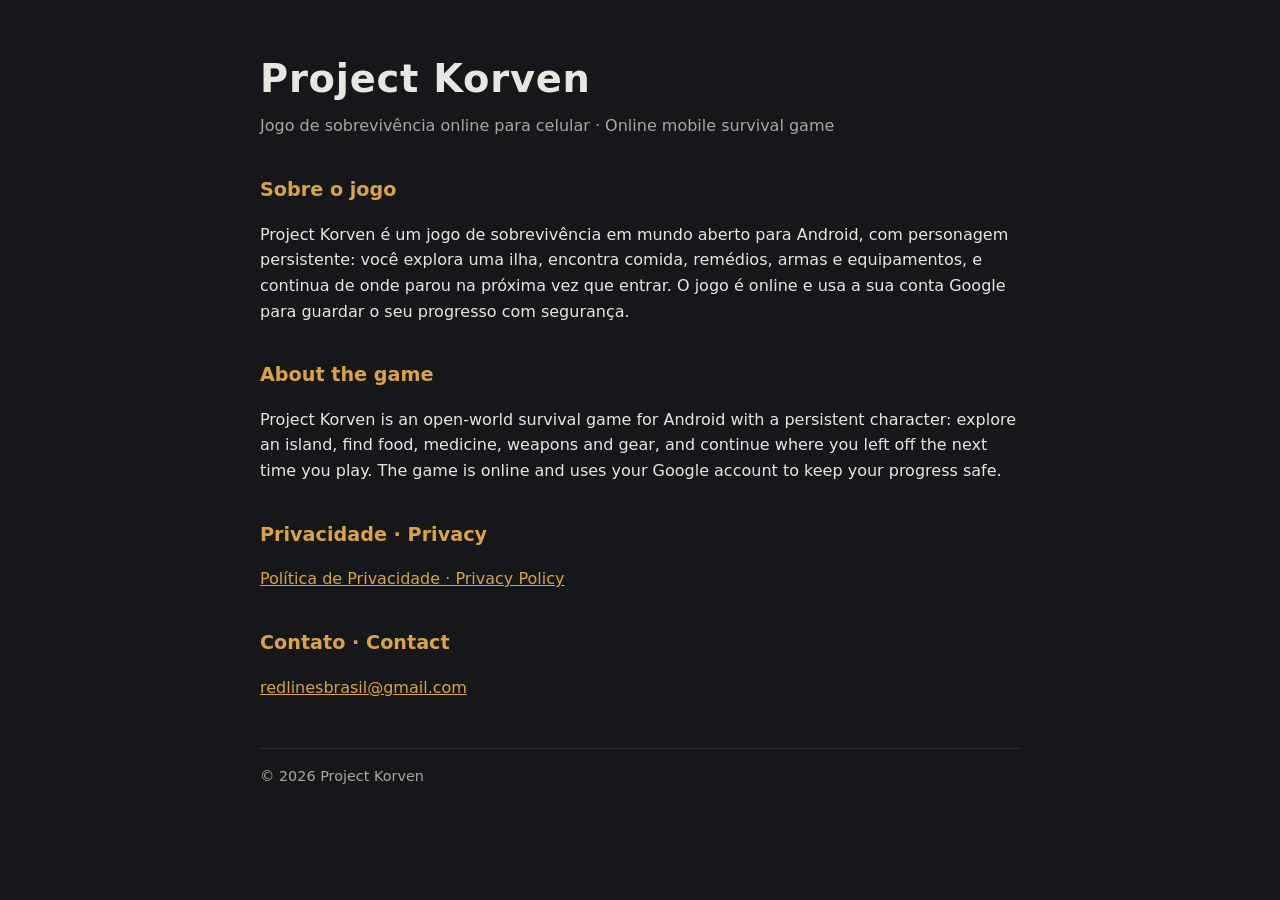
==== index.html @ 82d7217b "Add files via upload" ====
<!DOCTYPE html>
<html lang="pt-BR">
<head>
<meta charset="utf-8">
<meta name="viewport" content="width=device-width, initial-scale=1">
<title>Project Korven</title>
<style>
  :root { --fundo:#15171a; --texto:#e8e6e1; --fraco:#a9a79f; --destaque:#d9a441; }
  body { margin:0; background:var(--fundo); color:var(--texto); font-family:system-ui,-apple-system,"Segoe UI",Roboto,sans-serif; line-height:1.6; }
  main { max-width:760px; margin:0 auto; padding:48px 20px; }
  h1 { font-size:2.4rem; margin:0 0 4px; letter-spacing:.02em; }
  .sub { color:var(--fraco); margin:0 0 32px; }
  h2 { font-size:1.2rem; color:var(--destaque); margin-top:36px; }
  a { color:var(--destaque); }
  footer { margin-top:48px; padding-top:16px; border-top:1px solid #2c2f33; color:var(--fraco); font-size:.9rem; }
</style>
</head>
<body>
<main>
  <h1>Project Korven</h1>
  <p class="sub">Jogo de sobrevivência online para celular · Online mobile survival game</p>

  <h2>Sobre o jogo</h2>
  <p>Project Korven é um jogo de sobrevivência em mundo aberto para Android, com personagem persistente: você
  explora uma ilha, encontra comida, remédios, armas e equipamentos, e continua de onde parou na próxima vez que
  entrar. O jogo é online e usa a sua conta Google para guardar o seu progresso com segurança.</p>

  <h2>About the game</h2>
  <p>Project Korven is an open-world survival game for Android with a persistent character: explore an island, find
  food, medicine, weapons and gear, and continue where you left off the next time you play. The game is online and
  uses your Google account to keep your progress safe.</p>

  <h2>Privacidade · Privacy</h2>
  <p><a href="privacidade.html">Política de Privacidade · Privacy Policy</a></p>

  <h2>Contato · Contact</h2>
  <p><a href="mailto:redlinesbrasil@gmail.com">redlinesbrasil@gmail.com</a></p>

  <footer>© 2026 Project Korven</footer>
</main>
</body>
</html>
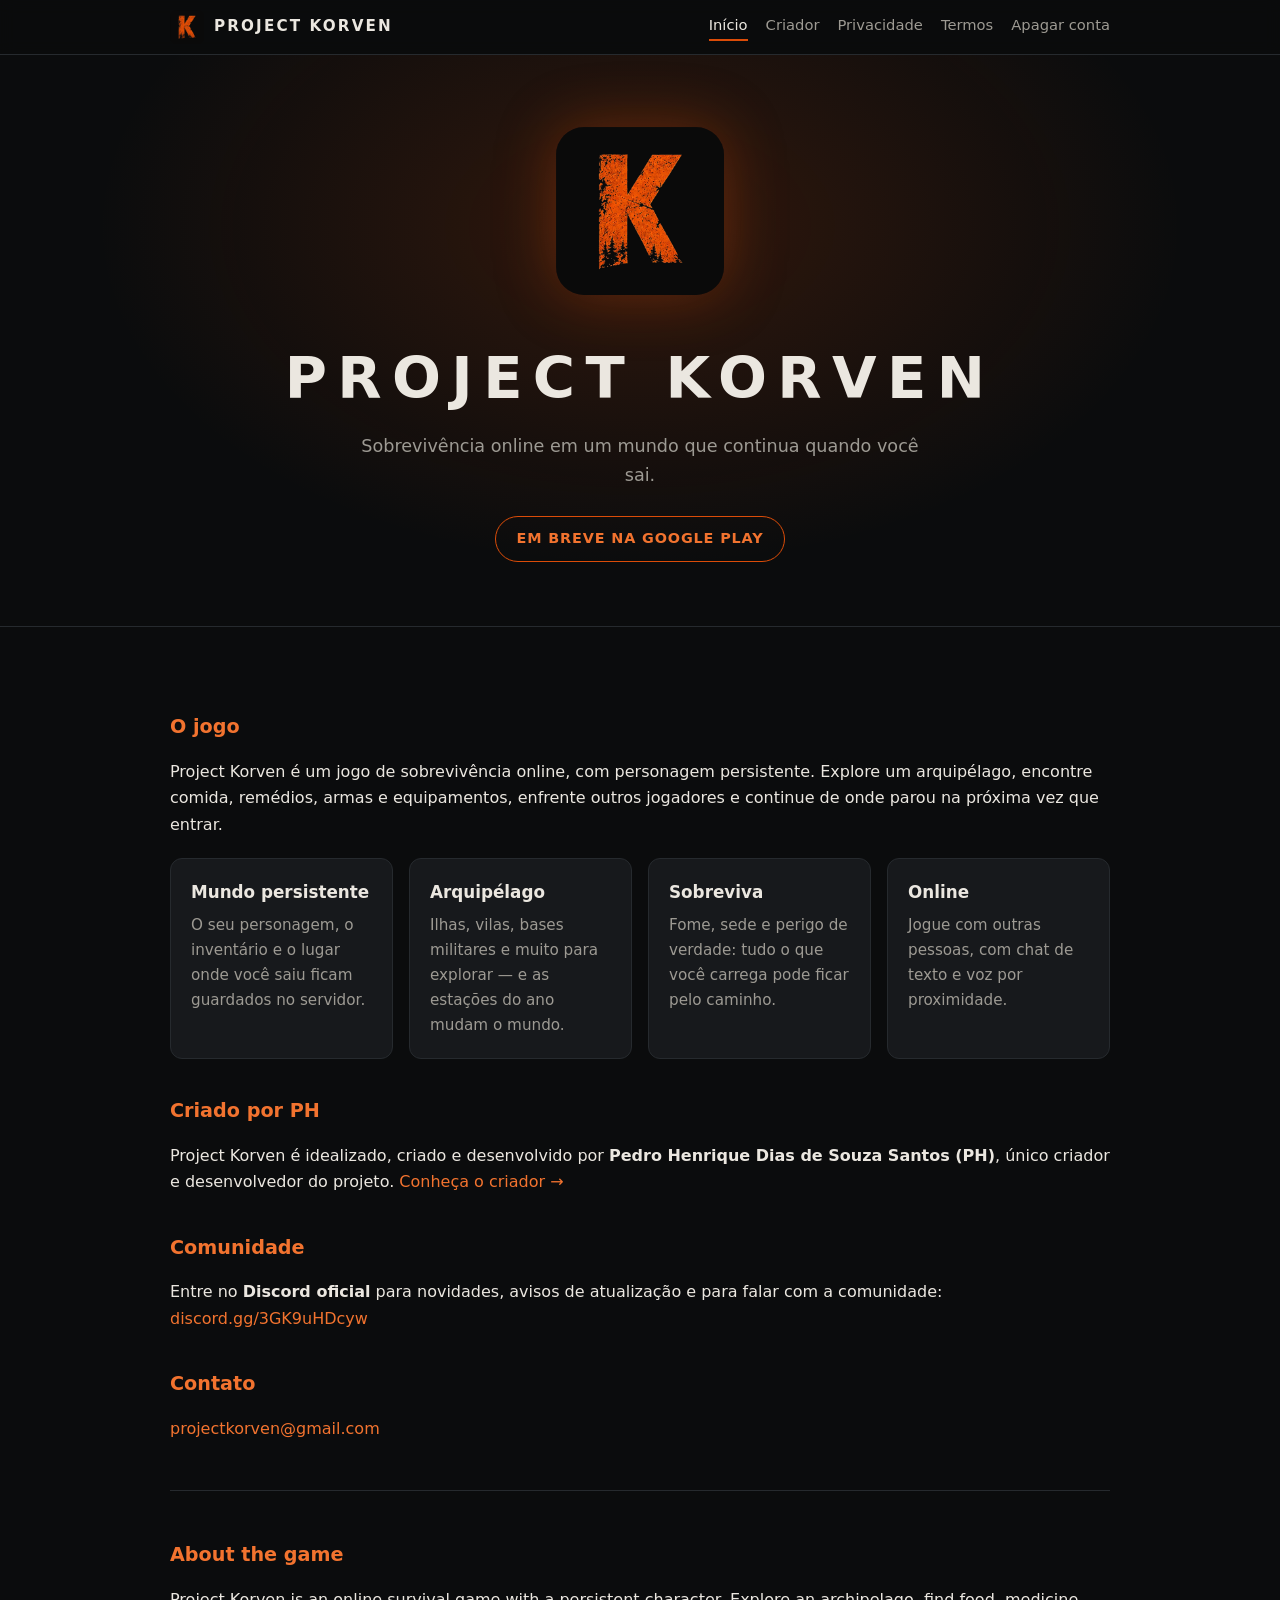
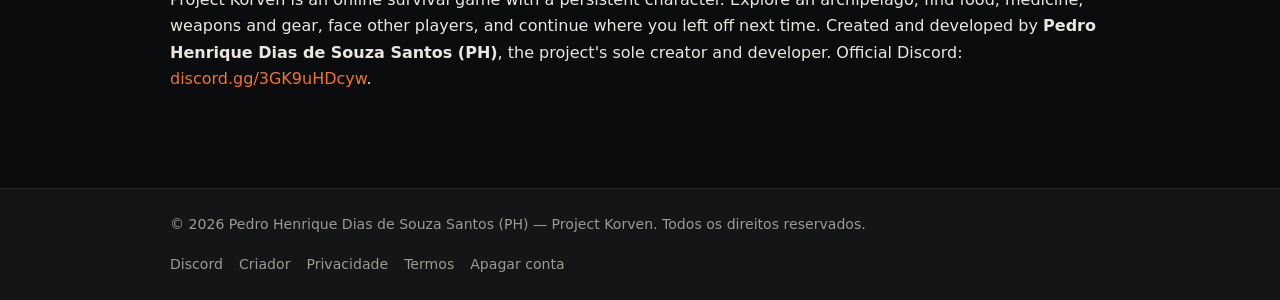
==== commit d27d2da0: "Site oficial: visual novo, pagina do criador, termos, apagar conta e politica atualizada Co-Authored" ====
--- a/index.html
+++ b/index.html
@@ -3,40 +3,82 @@
 <head>
 <meta charset="utf-8">
 <meta name="viewport" content="width=device-width, initial-scale=1">
-<title>Project Korven</title>
-<style>
-  :root { --fundo:#15171a; --texto:#e8e6e1; --fraco:#a9a79f; --destaque:#d9a441; }
-  body { margin:0; background:var(--fundo); color:var(--texto); font-family:system-ui,-apple-system,"Segoe UI",Roboto,sans-serif; line-height:1.6; }
-  main { max-width:760px; margin:0 auto; padding:48px 20px; }
-  h1 { font-size:2.4rem; margin:0 0 4px; letter-spacing:.02em; }
-  .sub { color:var(--fraco); margin:0 0 32px; }
-  h2 { font-size:1.2rem; color:var(--destaque); margin-top:36px; }
-  a { color:var(--destaque); }
-  footer { margin-top:48px; padding-top:16px; border-top:1px solid #2c2f33; color:var(--fraco); font-size:.9rem; }
-</style>
+<title>Project Korven — jogo de sobrevivência online</title>
+<meta name="description" content="Site oficial do Project Korven — jogo de sobrevivência online em mundo persistente para Android, criado e desenvolvido por Pedro Henrique Dias de Souza Santos (PH).">
+<link rel="canonical" href="https://projectkorven.github.io/">
+<meta property="og:type" content="website">
+<meta property="og:site_name" content="Project Korven">
+<meta property="og:title" content="Project Korven — site oficial">
+<meta property="og:description" content="Sobrevivência online em um mundo que continua quando você sai.">
+<meta property="og:url" content="https://projectkorven.github.io/">
+<meta property="og:image" content="https://projectkorven.github.io/img/logo-512.png">
+<meta name="twitter:card" content="summary">
+<script type="application/ld+json">
+{"@context":"https://schema.org","@type":"VideoGame","name":"Project Korven","url":"https://projectkorven.github.io/",
+ "description":"Jogo de sobrevivência online em mundo persistente.","genre":["Sobrevivência","Ação"],"gamePlatform":["Android"],
+ "image":"https://projectkorven.github.io/img/logo-512.png",
+ "author":{"@type":"Person","name":"Pedro Henrique Dias de Souza Santos","alternateName":"PH"},
+ "sameAs":["https://discord.gg/3GK9uHDcyw"]}
+</script>
+<meta name="author" content="Pedro Henrique Dias de Souza Santos">
+<link rel="icon" href="img/favicon-64.png">
+<link rel="stylesheet" href="style.css">
 </head>
 <body>
+<header class="topo"><div class="dentro">
+  <a class="marca" href="index.html"><img src="img/logo-192.png" alt="">PROJECT KORVEN</a>
+  <nav class="menu">
+    <a class="atual" href="index.html">Início</a>
+    <a href="criador.html">Criador</a>
+    <a href="privacidade.html">Privacidade</a>
+    <a href="termos.html">Termos</a>
+    <a href="apagar-conta.html">Apagar conta</a>
+  </nav>
+</div></header>
+
+<section class="capa">
+  <img src="img/logo-512.png" alt="Logo do Project Korven">
+  <h1>PROJECT KORVEN</h1>
+  <p class="frase">Sobrevivência online em um mundo que continua quando você sai.</p>
+  <span class="selo">EM BREVE NA GOOGLE PLAY</span>
+</section>
+
 <main>
-  <h1>Project Korven</h1>
-  <p class="sub">Jogo de sobrevivência online para celular · Online mobile survival game</p>
+  <h2>O jogo</h2>
+  <p>Project Korven é um jogo de sobrevivência online, com personagem persistente. Explore um arquipélago, encontre
+  comida, remédios, armas e equipamentos, enfrente outros jogadores e continue de onde parou na próxima vez que
+  entrar.</p>
 
-  <h2>Sobre o jogo</h2>
-  <p>Project Korven é um jogo de sobrevivência em mundo aberto para Android, com personagem persistente: você
-  explora uma ilha, encontra comida, remédios, armas e equipamentos, e continua de onde parou na próxima vez que
-  entrar. O jogo é online e usa a sua conta Google para guardar o seu progresso com segurança.</p>
+  <div class="grade">
+    <div class="cartao"><h3>Mundo persistente</h3><p>O seu personagem, o inventário e o lugar onde você saiu ficam guardados no servidor.</p></div>
+    <div class="cartao"><h3>Arquipélago</h3><p>Ilhas, vilas, bases militares e muito para explorar — e as estações do ano mudam o mundo.</p></div>
+    <div class="cartao"><h3>Sobreviva</h3><p>Fome, sede e perigo de verdade: tudo o que você carrega pode ficar pelo caminho.</p></div>
+    <div class="cartao"><h3>Online</h3><p>Jogue com outras pessoas, com chat de texto e voz por proximidade.</p></div>
+  </div>
+
+  <h2>Criado por PH</h2>
+  <p>Project Korven é idealizado, criado e desenvolvido por <strong>Pedro Henrique Dias de Souza Santos (PH)</strong>,
+  único criador e desenvolvedor do projeto. <a href="criador.html">Conheça o criador →</a></p>
+
+  <h2>Comunidade</h2>
+  <p>Entre no <strong>Discord oficial</strong> para novidades, avisos de atualização e para falar com a comunidade:
+  <a href="https://discord.gg/3GK9uHDcyw" rel="noopener">discord.gg/3GK9uHDcyw</a></p>
+
+  <h2>Contato</h2>
+  <p><a href="mailto:projectkorven@gmail.com">projectkorven@gmail.com</a></p>
+
+  <hr>
 
   <h2>About the game</h2>
-  <p>Project Korven is an open-world survival game for Android with a persistent character: explore an island, find
-  food, medicine, weapons and gear, and continue where you left off the next time you play. The game is online and
-  uses your Google account to keep your progress safe.</p>
+  <p>Project Korven is an online survival game with a persistent character. Explore an archipelago, find food,
+  medicine, weapons and gear, face other players, and continue where you left off next time. Created and developed
+  by <strong>Pedro Henrique Dias de Souza Santos (PH)</strong>, the project's sole creator and developer. Official Discord:
+  <a href="https://discord.gg/3GK9uHDcyw" rel="noopener">discord.gg/3GK9uHDcyw</a>.</p>
+</main>
 
-  <h2>Privacidade · Privacy</h2>
-  <p><a href="privacidade.html">Política de Privacidade · Privacy Policy</a></p>
-
-  <h2>Contato · Contact</h2>
-  <p><a href="mailto:redlinesbrasil@gmail.com">redlinesbrasil@gmail.com</a></p>
-
-  <footer>© 2026 Project Korven</footer>
-</main>
+<footer class="rodape"><div class="dentro">
+  <span>© 2026 Pedro Henrique Dias de Souza Santos (PH) — Project Korven. Todos os direitos reservados.</span>
+  <span class="links"><a href="https://discord.gg/3GK9uHDcyw" rel="noopener">Discord</a><a href="criador.html">Criador</a><a href="privacidade.html">Privacidade</a><a href="termos.html">Termos</a><a href="apagar-conta.html">Apagar conta</a></span>
+</div></footer>
 </body>
 </html>
--- a/style.css
+++ b/style.css
@@ -0,0 +1,96 @@
+/* Project Korven — estilo do site (12/10/2026). Cores tiradas do logo (laranja medido #DB4C08 sobre preto).
+   Fontes do sistema (sem carregar nada de fora: nenhum dado do visitante vai para terceiros). */
+:root {
+  --fundo: #0b0c0d;
+  --fundo2: #131517;
+  --cartao: #17191c;
+  --borda: #262a2e;
+  --texto: #ebe7e0;
+  --fraco: #9d9a93;
+  --laranja: #db4c08;
+  --laranja-claro: #f2732f;
+  --largura: 980px;
+}
+* { box-sizing: border-box; }
+html { scroll-behavior: smooth; }
+body {
+  margin: 0; background: var(--fundo); color: var(--texto);
+  font-family: system-ui, -apple-system, "Segoe UI", Roboto, "Helvetica Neue", Arial, sans-serif;
+  line-height: 1.65; -webkit-font-smoothing: antialiased;
+}
+a { color: var(--laranja-claro); text-decoration: none; }
+a:hover { text-decoration: underline; }
+
+/* cabecalho */
+.topo {
+  position: sticky; top: 0; z-index: 10;
+  background: rgba(11, 12, 13, .92); backdrop-filter: blur(8px);
+  border-bottom: 1px solid var(--borda);
+}
+.topo .dentro {
+  max-width: var(--largura); margin: 0 auto; padding: 10px 20px;
+  display: flex; align-items: center; justify-content: space-between; gap: 16px; flex-wrap: wrap;
+}
+.marca { display: flex; align-items: center; gap: 10px; color: var(--texto); font-weight: 800; letter-spacing: .14em; font-size: .95rem; }
+.marca:hover { text-decoration: none; }
+.marca img { width: 34px; height: 34px; border-radius: 7px; }
+.menu { display: flex; gap: 18px; flex-wrap: wrap; font-size: .92rem; }
+.menu a { color: var(--fraco); }
+.menu a:hover, .menu a.atual { color: var(--texto); text-decoration: none; }
+.menu a.atual { border-bottom: 2px solid var(--laranja); padding-bottom: 2px; }
+
+/* capa da pagina inicial */
+.capa {
+  text-align: center; padding: 72px 20px 64px;
+  background: radial-gradient(ellipse at 50% 30%, rgba(219, 76, 8, .18), transparent 60%), var(--fundo);
+  border-bottom: 1px solid var(--borda);
+}
+.capa img { width: 168px; height: 168px; border-radius: 28px; box-shadow: 0 0 60px rgba(219, 76, 8, .35); }
+.capa h1 { font-size: clamp(2.2rem, 7vw, 3.6rem); letter-spacing: .18em; margin: 28px 0 6px; font-weight: 900; }
+.capa .frase { color: var(--fraco); font-size: 1.1rem; margin: 0 auto; max-width: 560px; }
+.selo {
+  display: inline-block; margin-top: 26px; padding: 10px 20px; border: 1px solid var(--laranja);
+  border-radius: 999px; color: var(--laranja-claro); font-weight: 700; letter-spacing: .06em; font-size: .9rem;
+}
+
+/* conteudo */
+main { max-width: var(--largura); margin: 0 auto; padding: 48px 20px 24px; }
+main.texto { max-width: 780px; }
+h1 { font-size: 2rem; margin: 0 0 4px; }
+h2 { font-size: 1.2rem; color: var(--laranja-claro); margin: 36px 0 10px; }
+h3 { font-size: 1.05rem; margin: 0 0 6px; }
+.sub { color: var(--fraco); margin: 0 0 24px; }
+li { margin: 5px 0; }
+hr { border: 0; border-top: 1px solid var(--borda); margin: 48px 0; }
+.aviso { border-left: 3px solid var(--laranja); padding: 10px 16px; background: var(--fundo2); border-radius: 0 8px 8px 0; }
+
+.grade { display: grid; grid-template-columns: repeat(auto-fit, minmax(220px, 1fr)); gap: 16px; margin: 20px 0; }
+.cartao { background: var(--cartao); border: 1px solid var(--borda); border-radius: 12px; padding: 20px; }
+.cartao p { margin: 0; color: var(--fraco); font-size: .95rem; }
+
+/* pagina do criador */
+.criador { display: flex; gap: 28px; align-items: center; flex-wrap: wrap; margin: 12px 0 8px; }
+.criador .inicial {
+  width: 120px; height: 120px; border-radius: 50%; flex: none;
+  display: flex; align-items: center; justify-content: center;
+  background: radial-gradient(circle at 35% 30%, var(--laranja-claro), var(--laranja) 60%, #7a2a04);
+  font-size: 2.6rem; font-weight: 900; letter-spacing: .04em; color: #0b0c0d;
+  box-shadow: 0 0 40px rgba(219, 76, 8, .35);
+}
+.criador .nome { font-size: 2.2rem; font-weight: 900; margin: 0; letter-spacing: .04em; }
+.criador .papel { color: var(--laranja-claro); font-weight: 700; margin: 2px 0 0; }
+
+/* rodape */
+.rodape { border-top: 1px solid var(--borda); margin-top: 56px; background: var(--fundo2); }
+.rodape .dentro {
+  max-width: var(--largura); margin: 0 auto; padding: 24px 20px; color: var(--fraco); font-size: .88rem;
+  display: flex; justify-content: space-between; gap: 16px; flex-wrap: wrap;
+}
+.rodape a { color: var(--fraco); }
+.rodape .links { display: flex; gap: 16px; flex-wrap: wrap; }
+
+@media (max-width: 600px) {
+  .menu { gap: 12px; font-size: .88rem; }
+  .capa { padding: 52px 16px 48px; }
+  main { padding: 36px 16px 16px; }
+}
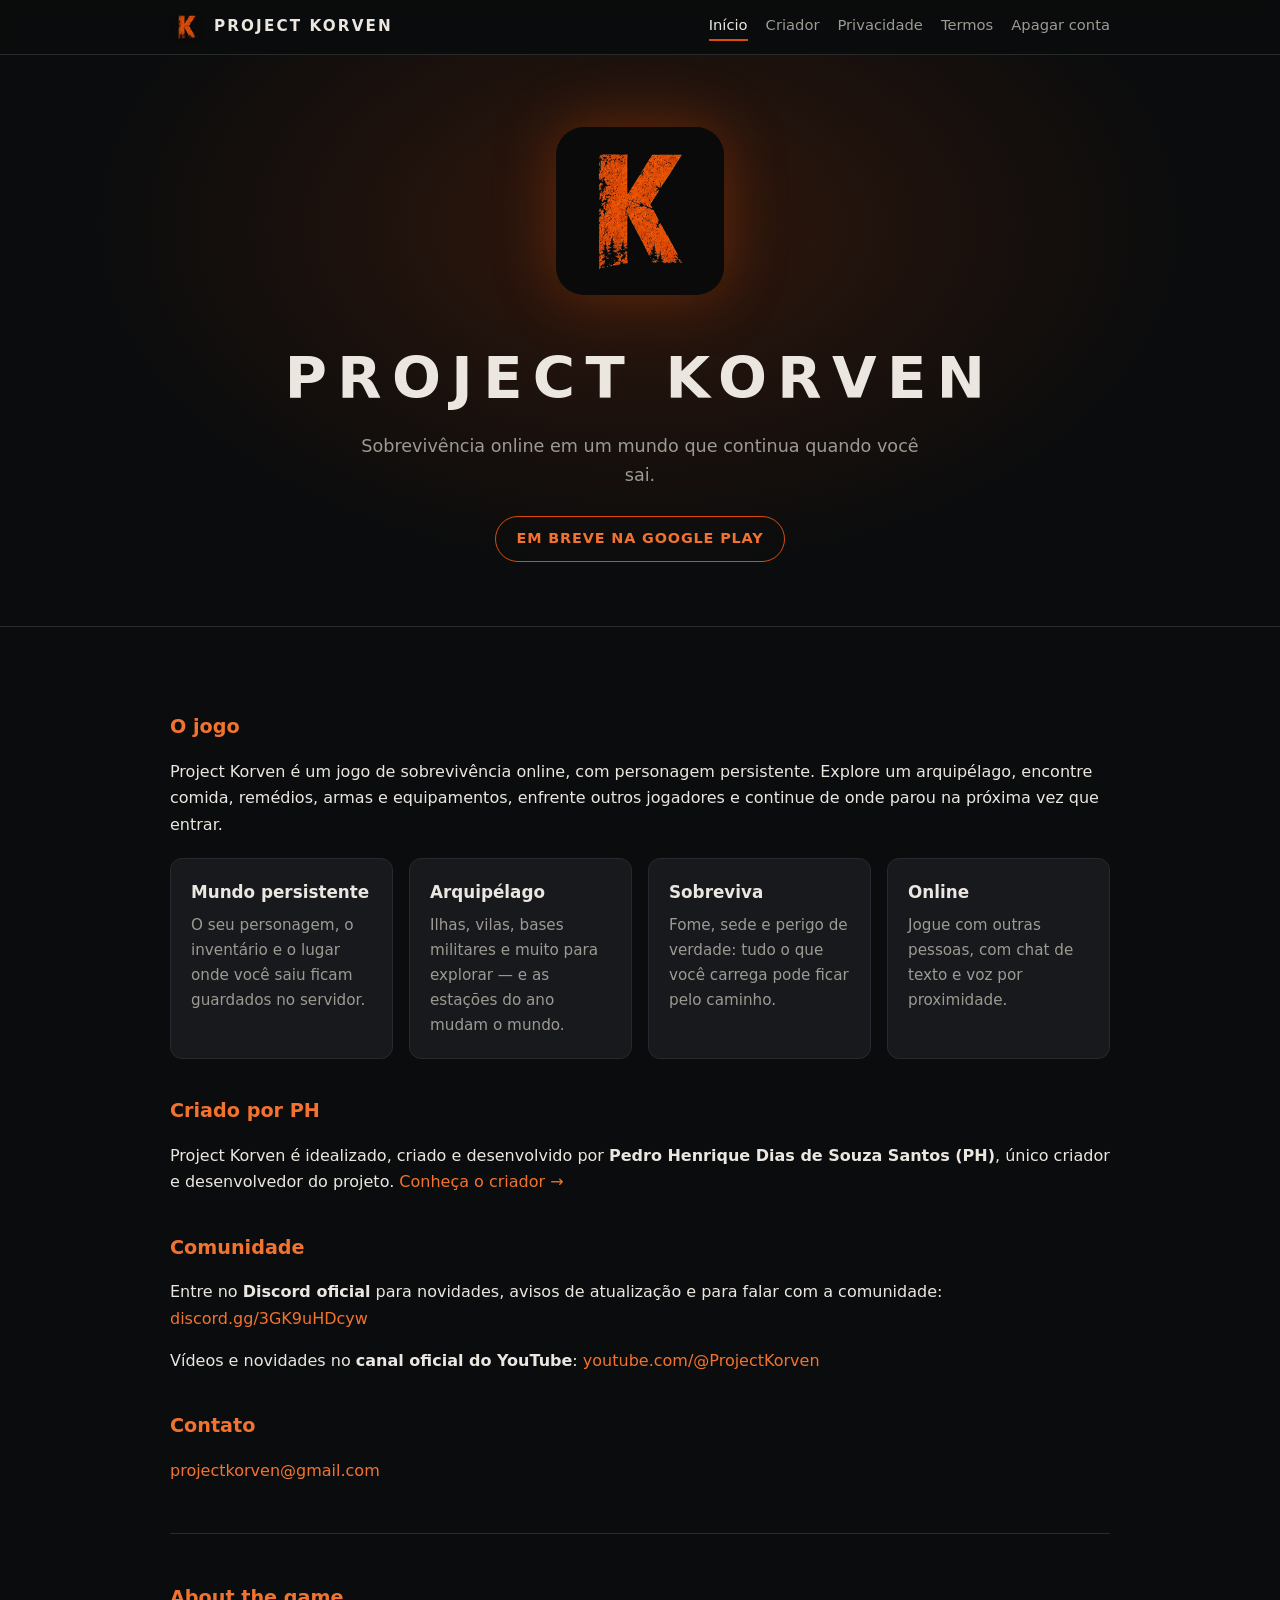
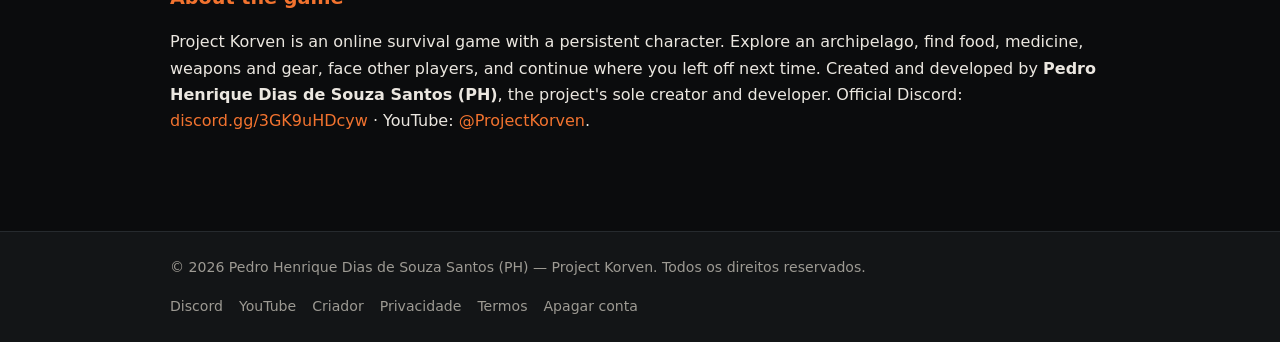
==== commit 4f5a20e6: "Site oficial: canal do YouTube Co-Authored-By: Claude Opus 5.5 <noreply@anthropic.com>" ====
--- a/index.html
+++ b/index.html
@@ -18,7 +18,7 @@
  "description":"Jogo de sobrevivência online em mundo persistente.","genre":["Sobrevivência","Ação"],"gamePlatform":["Android"],
  "image":"https://projectkorven.github.io/img/logo-512.png",
  "author":{"@type":"Person","name":"Pedro Henrique Dias de Souza Santos","alternateName":"PH"},
- "sameAs":["https://discord.gg/3GK9uHDcyw"]}
+ "sameAs":["https://discord.gg/3GK9uHDcyw","https://www.youtube.com/"]}
 </script>
 <meta name="author" content="Pedro Henrique Dias de Souza Santos">
 <link rel="icon" href="img/favicon-64.png">
@@ -63,6 +63,8 @@
   <h2>Comunidade</h2>
   <p>Entre no <strong>Discord oficial</strong> para novidades, avisos de atualização e para falar com a comunidade:
   <a href="https://discord.gg/3GK9uHDcyw" rel="noopener">discord.gg/3GK9uHDcyw</a></p>
+  <p>Vídeos e novidades no <strong>canal oficial do YouTube</strong>:
+  <a href="https://www.youtube.com/" rel="noopener">youtube.com/@ProjectKorven</a></p>
 
   <h2>Contato</h2>
   <p><a href="mailto:projectkorven@gmail.com">projectkorven@gmail.com</a></p>
@@ -73,12 +75,13 @@
   <p>Project Korven is an online survival game with a persistent character. Explore an archipelago, find food,
   medicine, weapons and gear, face other players, and continue where you left off next time. Created and developed
   by <strong>Pedro Henrique Dias de Souza Santos (PH)</strong>, the project's sole creator and developer. Official Discord:
-  <a href="https://discord.gg/3GK9uHDcyw" rel="noopener">discord.gg/3GK9uHDcyw</a>.</p>
+  <a href="https://discord.gg/3GK9uHDcyw" rel="noopener">discord.gg/3GK9uHDcyw</a> · YouTube:
+  <a href="https://www.youtube.com/" rel="noopener">@ProjectKorven</a>.</p>
 </main>
 
 <footer class="rodape"><div class="dentro">
   <span>© 2026 Pedro Henrique Dias de Souza Santos (PH) — Project Korven. Todos os direitos reservados.</span>
-  <span class="links"><a href="https://discord.gg/3GK9uHDcyw" rel="noopener">Discord</a><a href="criador.html">Criador</a><a href="privacidade.html">Privacidade</a><a href="termos.html">Termos</a><a href="apagar-conta.html">Apagar conta</a></span>
+  <span class="links"><a href="https://discord.gg/3GK9uHDcyw" rel="noopener">Discord</a><a href="https://www.youtube.com/@ProjectKorven" rel="noopener">YouTube</a><a href="criador.html">Criador</a><a href="privacidade.html">Privacidade</a><a href="termos.html">Termos</a><a href="apagar-conta.html">Apagar conta</a></span>
 </div></footer>
 </body>
 </html>
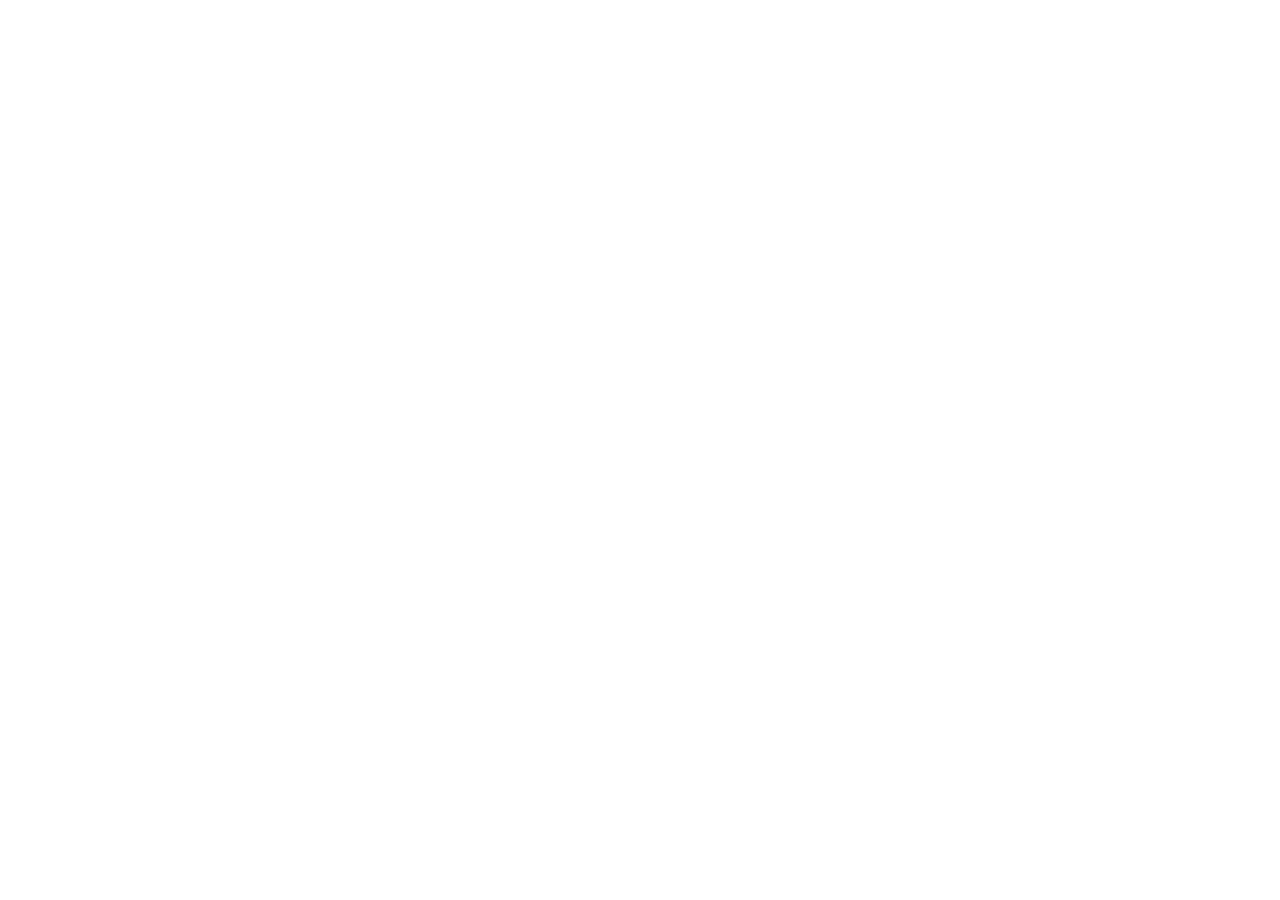
==== commit 110e17a6: "Site oficial mudou para projectkorven.com.br (redirecionamento)" ====
--- a/index.html
+++ b/index.html
@@ -2,86 +2,13 @@
 <html lang="pt-BR">
 <head>
 <meta charset="utf-8">
-<meta name="viewport" content="width=device-width, initial-scale=1">
-<title>Project Korven — jogo de sobrevivência online</title>
-<meta name="description" content="Site oficial do Project Korven — jogo de sobrevivência online em mundo persistente para Android, criado e desenvolvido por Pedro Henrique Dias de Souza Santos (PH).">
-<link rel="canonical" href="https://projectkorven.github.io/">
-<meta property="og:type" content="website">
-<meta property="og:site_name" content="Project Korven">
-<meta property="og:title" content="Project Korven — site oficial">
-<meta property="og:description" content="Sobrevivência online em um mundo que continua quando você sai.">
-<meta property="og:url" content="https://projectkorven.github.io/">
-<meta property="og:image" content="https://projectkorven.github.io/img/logo-512.png">
-<meta name="twitter:card" content="summary">
-<script type="application/ld+json">
-{"@context":"https://schema.org","@type":"VideoGame","name":"Project Korven","url":"https://projectkorven.github.io/",
- "description":"Jogo de sobrevivência online em mundo persistente.","genre":["Sobrevivência","Ação"],"gamePlatform":["Android"],
- "image":"https://projectkorven.github.io/img/logo-512.png",
- "author":{"@type":"Person","name":"Pedro Henrique Dias de Souza Santos","alternateName":"PH"},
- "sameAs":["https://discord.gg/3GK9uHDcyw","https://www.youtube.com/"]}
-</script>
-<meta name="author" content="Pedro Henrique Dias de Souza Santos">
-<link rel="icon" href="img/favicon-64.png">
-<link rel="stylesheet" href="style.css">
+<title>Project Korven — site oficial mudou para projectkorven.com.br</title>
+<link rel="canonical" href="https://projectkorven.com.br/">
+<meta http-equiv="refresh" content="0; url=https://projectkorven.com.br/">
+<meta name="robots" content="noindex, follow">
+<script>location.replace("https://projectkorven.com.br/" + location.hash);</script>
 </head>
-<body>
-<header class="topo"><div class="dentro">
-  <a class="marca" href="index.html"><img src="img/logo-192.png" alt="">PROJECT KORVEN</a>
-  <nav class="menu">
-    <a class="atual" href="index.html">Início</a>
-    <a href="criador.html">Criador</a>
-    <a href="privacidade.html">Privacidade</a>
-    <a href="termos.html">Termos</a>
-    <a href="apagar-conta.html">Apagar conta</a>
-  </nav>
-</div></header>
-
-<section class="capa">
-  <img src="img/logo-512.png" alt="Logo do Project Korven">
-  <h1>PROJECT KORVEN</h1>
-  <p class="frase">Sobrevivência online em um mundo que continua quando você sai.</p>
-  <span class="selo">EM BREVE NA GOOGLE PLAY</span>
-</section>
-
-<main>
-  <h2>O jogo</h2>
-  <p>Project Korven é um jogo de sobrevivência online, com personagem persistente. Explore um arquipélago, encontre
-  comida, remédios, armas e equipamentos, enfrente outros jogadores e continue de onde parou na próxima vez que
-  entrar.</p>
-
-  <div class="grade">
-    <div class="cartao"><h3>Mundo persistente</h3><p>O seu personagem, o inventário e o lugar onde você saiu ficam guardados no servidor.</p></div>
-    <div class="cartao"><h3>Arquipélago</h3><p>Ilhas, vilas, bases militares e muito para explorar — e as estações do ano mudam o mundo.</p></div>
-    <div class="cartao"><h3>Sobreviva</h3><p>Fome, sede e perigo de verdade: tudo o que você carrega pode ficar pelo caminho.</p></div>
-    <div class="cartao"><h3>Online</h3><p>Jogue com outras pessoas, com chat de texto e voz por proximidade.</p></div>
-  </div>
-
-  <h2>Criado por PH</h2>
-  <p>Project Korven é idealizado, criado e desenvolvido por <strong>Pedro Henrique Dias de Souza Santos (PH)</strong>,
-  único criador e desenvolvedor do projeto. <a href="criador.html">Conheça o criador →</a></p>
-
-  <h2>Comunidade</h2>
-  <p>Entre no <strong>Discord oficial</strong> para novidades, avisos de atualização e para falar com a comunidade:
-  <a href="https://discord.gg/3GK9uHDcyw" rel="noopener">discord.gg/3GK9uHDcyw</a></p>
-  <p>Vídeos e novidades no <strong>canal oficial do YouTube</strong>:
-  <a href="https://www.youtube.com/" rel="noopener">youtube.com/@ProjectKorven</a></p>
-
-  <h2>Contato</h2>
-  <p><a href="mailto:projectkorven@gmail.com">projectkorven@gmail.com</a></p>
-
-  <hr>
-
-  <h2>About the game</h2>
-  <p>Project Korven is an online survival game with a persistent character. Explore an archipelago, find food,
-  medicine, weapons and gear, face other players, and continue where you left off next time. Created and developed
-  by <strong>Pedro Henrique Dias de Souza Santos (PH)</strong>, the project's sole creator and developer. Official Discord:
-  <a href="https://discord.gg/3GK9uHDcyw" rel="noopener">discord.gg/3GK9uHDcyw</a> · YouTube:
-  <a href="https://www.youtube.com/" rel="noopener">@ProjectKorven</a>.</p>
-</main>
-
-<footer class="rodape"><div class="dentro">
-  <span>© 2026 Pedro Henrique Dias de Souza Santos (PH) — Project Korven. Todos os direitos reservados.</span>
-  <span class="links"><a href="https://discord.gg/3GK9uHDcyw" rel="noopener">Discord</a><a href="https://www.youtube.com/@ProjectKorven" rel="noopener">YouTube</a><a href="criador.html">Criador</a><a href="privacidade.html">Privacidade</a><a href="termos.html">Termos</a><a href="apagar-conta.html">Apagar conta</a></span>
-</div></footer>
+<body style="background:#0b0c0d;color:#ebe7e0;font-family:system-ui,sans-serif;text-align:center;padding:60px 20px">
+<p>O site oficial do Project Korven agora é <a style="color:#f2732f" href="https://projectkorven.com.br/">projectkorven.com.br</a>.</p>
 </body>
 </html>
